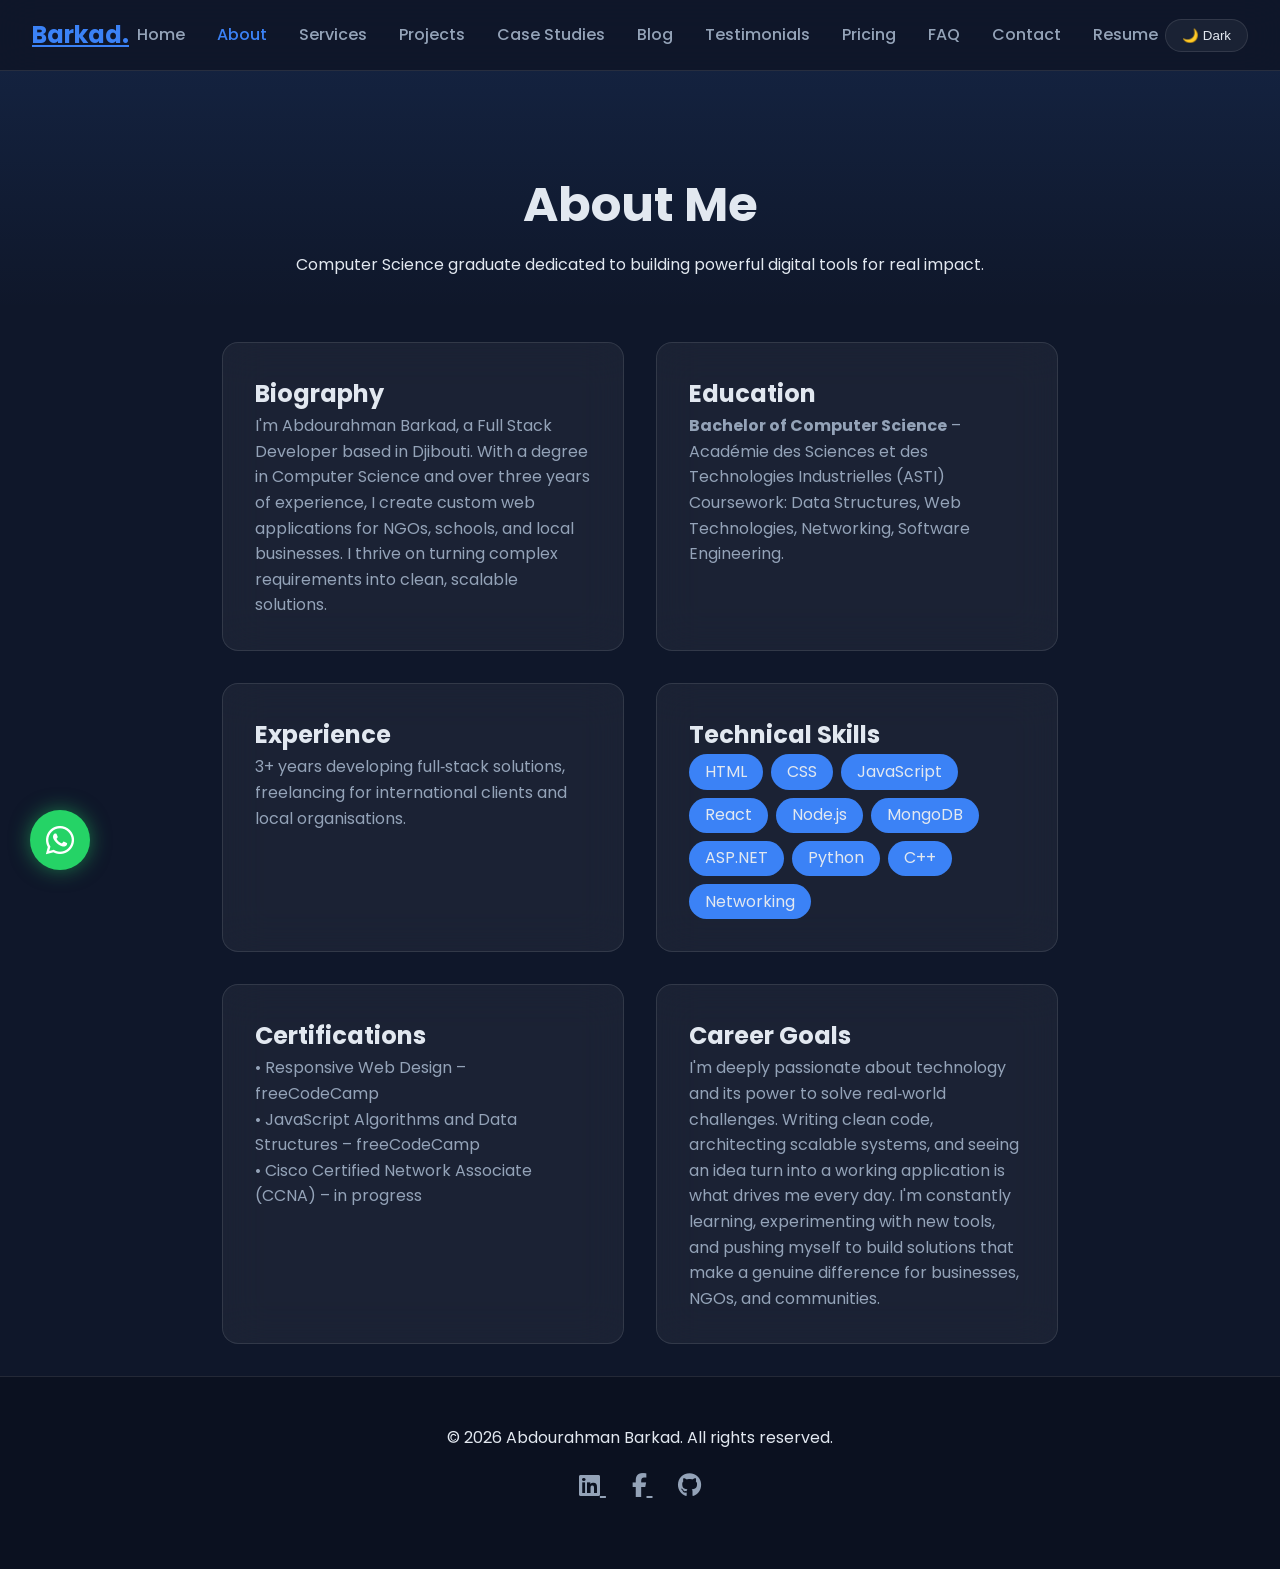
==== about.html @ e15097c5 "Initial commit – portfolio website" ====
<!DOCTYPE html>
<html lang="en">
<head>
  <meta charset="UTF-8">
  <meta name="viewport" content="width=device-width, initial-scale=1.0">
  <link rel="canonical" href="https://yourdomain.com/about.html">

  <meta name="description" content="Learn about Abdourahman Barkad – Full Stack Developer in Djibouti. Skills, education, experience, and career goals.">
  <meta name="keywords" content="about, full stack developer, Djibouti, computer science, skills, certifications">
  <meta name="author" content="Abdourahman Barkad">

  <meta property="og:title" content="About – Abdourahman Barkad | Full Stack Developer">
  <meta property="og:description" content="Computer Science graduate with a passion for solving real‑world problems through code.">
  <meta property="og:image" content="https://yourdomain.com/images/profile/profile.png">
  <meta property="og:url" content="https://yourdomain.com/about.html">
  <meta property="og:type" content="website">

  <meta name="twitter:card" content="summary">
  <meta name="twitter:title" content="About – Abdourahman Barkad">
  <meta name="twitter:description" content="Learn about my journey, skills, and passion for building digital systems.">
  <meta name="twitter:image" content="https://yourdomain.com/images/profile/profile.png">

  <title>About Abdourahman Barkad | Full Stack Developer in Djibouti</title>

  <link rel="stylesheet" href="css/style.css">
  <link rel="stylesheet" href="css/animations.css">
  <link rel="stylesheet" href="css/responsive.css">
  <link rel="stylesheet" href="https://cdnjs.cloudflare.com/ajax/libs/font-awesome/6.4.0/css/all.min.css">
</head>
<body>
  <div id="loader"><div class="spinner"></div></div>

  <nav class="navbar" role="navigation" aria-label="Main navigation">
    <a href="index.html" class="logo">Barkad.</a>
    <ul class="nav-links">
      <li><a href="index.html">Home</a></li>
      <li><a href="about.html" class="active">About</a></li>
      <li><a href="services.html">Services</a></li>
      <li><a href="projects.html">Projects</a></li>
      <li><a href="case-studies.html">Case Studies</a></li>
      <li><a href="blog.html">Blog</a></li>
      <li><a href="testimonials.html">Testimonials</a></li>
      <li><a href="pricing.html">Pricing</a></li>
      <li><a href="faq.html">FAQ</a></li>
      <li><a href="contact.html">Contact</a></li>
      <li><a href="resume.html">Resume</a></li>
    </ul>
    <button id="dark-mode-toggle" aria-label="Toggle theme">🌙 Dark</button>
    <button class="menu-toggle" aria-label="Menu">☰</button>
  </nav>

  <main>
    <header class="page-header">
      <h1>About Me</h1>
      <p>Computer Science graduate dedicated to building powerful digital tools for real impact.</p>
    </header>

    <div class="card-grid" style="max-width: 900px; margin: auto;">
      <div class="card hidden">
        <h2>Biography</h2>
        <p>I'm Abdourahman Barkad, a Full Stack Developer based in Djibouti. With a degree in Computer Science and over three years of experience, I create custom web applications for NGOs, schools, and local businesses. I thrive on turning complex requirements into clean, scalable solutions.</p>
      </div>
      <div class="card hidden">
        <h2>Education</h2>
        <p><strong>Bachelor of Computer Science</strong> –  Académie des Sciences et des Technologies Industrielles (ASTI)</p>
        <p>Coursework: Data Structures, Web Technologies, Networking, Software Engineering.</p>
      </div>
      <div class="card hidden">
        <h2>Experience</h2>
        <p>3+ years developing full‑stack solutions, freelancing for international clients and local organisations.</p>
      </div>
      <div class="card hidden">
        <h2>Technical Skills</h2>
        <ul style="list-style: none; padding:0; display:flex; flex-wrap:wrap; gap:0.5rem;">
          <li style="background:var(--primary); padding:0.3rem 1rem; border-radius:20px;">HTML</li>
          <li style="background:var(--primary); padding:0.3rem 1rem; border-radius:20px;">CSS</li>
          <li style="background:var(--primary); padding:0.3rem 1rem; border-radius:20px;">JavaScript</li>
          <li style="background:var(--primary); padding:0.3rem 1rem; border-radius:20px;">React</li>
          <li style="background:var(--primary); padding:0.3rem 1rem; border-radius:20px;">Node.js</li>
          <li style="background:var(--primary); padding:0.3rem 1rem; border-radius:20px;">MongoDB</li>
          <li style="background:var(--primary); padding:0.3rem 1rem; border-radius:20px;">ASP.NET</li>
          <li style="background:var(--primary); padding:0.3rem 1rem; border-radius:20px;">Python</li>
          <li style="background:var(--primary); padding:0.3rem 1rem; border-radius:20px;">C++</li>
          <li style="background:var(--primary); padding:0.3rem 1rem; border-radius:20px;">Networking</li>
        </ul>
      </div>
      <div class="card hidden">
        <h2>Certifications</h2>
        <p>• Responsive Web Design – freeCodeCamp<br>
           • JavaScript Algorithms and Data Structures – freeCodeCamp<br>
           • Cisco Certified Network Associate (CCNA) – in progress</p>
      </div>
      <div class="card hidden">
        <h2>Career Goals</h2>
        <p>I'm deeply passionate about technology and its power to solve real‑world challenges. Writing clean code, architecting scalable systems, and seeing an idea turn into a working application is what drives me every day. I'm constantly learning, experimenting with new tools, and pushing myself to build solutions that make a genuine difference for businesses, NGOs, and communities.</p>
      </div>
    </div>
  </main>

  <footer class="footer" role="contentinfo">
    <p>© 2026 Abdourahman Barkad. All rights reserved.</p>
    <div class="social-icons">
  <a href="https://www.linkedin.com/in/abdourahman-barkad-8a4019405" target="_blank" rel="noopener" aria-label="LinkedIn">
    <i class="fab fa-linkedin"></i>
  </a>
  <a href="https://www.facebook.com/share/19FaSDGrxv/" target="_blank" rel="noopener" aria-label="Facebook">
    <i class="fab fa-facebook-f"></i>
  </a>
  <a href="https://github.com/abdourahmanbarkad686-dotcom" target="_blank" rel="noopener" aria-label="GitHub">
    <i class="fab fa-github"></i>
  </a>
</div>
  </footer>

  <a href="https://wa.me/25377057716" target="_blank" class="whatsapp-float" aria-label="WhatsApp"><i class="fab fa-whatsapp"></i></a>
  <button id="back-to-top" aria-label="Back to top">↑</button>

  <script src="js/main.js"></script>
</body>
</html>
---- css/style.css ----
/* ===== GOOGLE FONTS ===== */
@import url('https://fonts.googleapis.com/css2?family=Poppins:wght@300;400;500;600;700&display=swap');

:root {
  --primary: #3b82f6;
  --primary-light: #60a5fa;
  --bg-dark: #0f172a;
  --bg-card: rgba(255, 255, 255, 0.05);
  --glass-border: rgba(255, 255, 255, 0.1);
  --text-light: #e2e8f0;
  --text-muted: #94a3b8;
  --accent: #06b6d4;
  --danger: #ef4444;
  --success: #10b981;
  --shadow: 0 20px 40px rgba(0,0,0,0.4);
  --radius: 16px;
  --transition: 0.3s ease;
}

* {
  margin: 0;
  padding: 0;
  box-sizing: border-box;
}

html {
  scroll-behavior: smooth;
}

body {
  font-family: 'Poppins', sans-serif;
  background: var(--bg-dark);
  color: var(--text-light);
  line-height: 1.6;
  overflow-x: hidden;
}

/* ===== LOADING SCREEN ===== */
#loader {
  position: fixed;
  inset: 0;
  background: var(--bg-dark);
  z-index: 10000;
  display: flex;
  align-items: center;
  justify-content: center;
  transition: opacity 0.5s ease;
}
.spinner {
  width: 60px;
  height: 60px;
  border: 4px solid var(--glass-border);
  border-top-color: var(--primary);
  border-radius: 50%;
  animation: spin 1s linear infinite;
}
@keyframes spin {
  to { transform: rotate(360deg); }
}

/* ===== NAVBAR ===== */
.navbar {
  position: sticky;
  top: 0;
  z-index: 1000;
  background: rgba(15, 23, 42, 0.8);
  backdrop-filter: blur(20px);
  border-bottom: 1px solid var(--glass-border);
  padding: 1rem 2rem;
  display: flex;
  align-items: center;
  justify-content: space-between;
}
.navbar .logo {
  font-size: 1.5rem;
  font-weight: 700;
  color: var(--primary);
}
.nav-links {
  display: flex;
  list-style: none;
  gap: 2rem;
}
.nav-links a {
  color: var(--text-muted);
  text-decoration: none;
  font-weight: 500;
  transition: color var(--transition);
}
.nav-links a:hover,
.nav-links a.active {
  color: var(--primary);
}
#dark-mode-toggle {
  background: var(--bg-card);
  border: 1px solid var(--glass-border);
  color: var(--text-light);
  padding: 0.5rem 1rem;
  border-radius: 50px;
  cursor: pointer;
  transition: var(--transition);
}
.menu-toggle {
  display: none;
  background: none;
  border: none;
  color: var(--text-light);
  font-size: 2rem;
  cursor: pointer;
}

/* ===== HERO ===== */
.hero {
  min-height: 100vh;
  display: flex;
  align-items: center;
  justify-content: center;
  padding: 2rem;
  background: radial-gradient(circle at 20% 50%, rgba(59,130,246,0.15), transparent 70%);
  text-align: center;
}
.hero-content {
  max-width: 800px;
  animation: fadeInUp 1s ease;
}
.hero img {
  width: 180px;
  height: 180px;
  border-radius: 50%;
  object-fit: cover;
  border: 4px solid var(--primary);
  box-shadow: 0 0 30px var(--primary);
  margin-bottom: 1.5rem;
}
.hero h1 {
  font-size: 3.5rem;
  font-weight: 700;
  margin-bottom: 0.5rem;
}
.hero h1 span {
  color: var(--primary);
}
.hero .typing {
  font-size: 1.8rem;
  color: var(--accent);
  min-height: 2.5rem;
}
.hero p {
  font-size: 1.2rem;
  color: var(--text-muted);
  margin: 1.5rem 0;
}
.btn {
  display: inline-block;
  padding: 0.8rem 2rem;
  border-radius: 50px;
  font-weight: 600;
  text-decoration: none;
  transition: var(--transition);
  margin: 0.5rem;
}
.btn-primary {
  background: var(--primary);
  color: #fff;
  border: none;
}
.btn-primary:hover {
  background: var(--primary-light);
  transform: translateY(-3px);
  box-shadow: 0 10px 20px rgba(59,130,246,0.3);
}
.btn-outline {
  border: 2px solid var(--primary);
  color: var(--primary);
  background: transparent;
}
.btn-outline:hover {
  background: var(--primary);
  color: #fff;
  transform: translateY(-3px);
}

/* ===== STATS ===== */
.stats {
  display: flex;
  justify-content: center;
  gap: 4rem;
  padding: 4rem 2rem;
  flex-wrap: wrap;
}
.stat-item {
  text-align: center;
}
.stat-number {
  font-size: 3rem;
  font-weight: 700;
  color: var(--primary);
}
.stat-label {
  color: var(--text-muted);
}

/* ===== SECTION TITLES ===== */
.section-title {
  text-align: center;
  margin-bottom: 3rem;
}
.section-title h2 {
  font-size: 2.5rem;
  margin-bottom: 0.5rem;
}
.section-title p {
  color: var(--text-muted);
}

/* ===== TECHNOLOGY SLIDER ===== */
.tech-slider {
  overflow: hidden;
  padding: 2rem 0;
}
.tech-track {
  display: flex;
  gap: 4rem;
  animation: scrollTech 25s linear infinite;
  white-space: nowrap;
}
.tech-track span {
  font-size: 2rem;
  font-weight: 600;
  color: var(--text-muted);
  transition: var(--transition);
}
.tech-track span:hover {
  color: var(--primary);
}
@keyframes scrollTech {
  0% { transform: translateX(0); }
  100% { transform: translateX(-50%); }
}

/* ===== CARDS ===== */
.card-grid {
  display: grid;
  grid-template-columns: repeat(auto-fit, minmax(300px, 1fr));
  gap: 2rem;
  padding: 2rem;
}
.card {
  background: var(--bg-card);
  backdrop-filter: blur(20px);
  border: 1px solid var(--glass-border);
  border-radius: var(--radius);
  padding: 2rem;
  transition: transform 0.3s, box-shadow 0.3s;
}
.card:hover {
  transform: translateY(-10px);
  box-shadow: 0 20px 30px rgba(0,0,0,0.4);
}
.card img {
  width: 100%;
  height: 200px;
  object-fit: cover;
  border-radius: var(--radius);
  margin-bottom: 1rem;
}
.card h3 {
  font-size: 1.5rem;
  margin-bottom: 0.5rem;
}
.card .meta {
  color: var(--text-muted);
  font-size: 0.9rem;
  margin-bottom: 1rem;
}
.card p {
  color: var(--text-muted);
}

/* ===== CTA SECTION ===== */
.cta-section {
  background: linear-gradient(135deg, var(--primary), var(--accent));
  padding: 4rem 2rem;
  text-align: center;
  margin: 4rem 0;
  border-radius: var(--radius);
  color: #fff;
}
.cta-section h2 {
  font-size: 2.5rem;
  margin-bottom: 1rem;
}

/* ===== FOOTER ===== */
.footer {
  background: #0b1120;
  padding: 3rem 2rem;
  text-align: center;
  border-top: 1px solid var(--glass-border);
}
.footer .social-icons {
  margin: 1rem 0;
}
.footer .social-icons a {
  color: var(--text-muted);
  margin: 0 0.8rem;
  font-size: 1.5rem;
  transition: color var(--transition);
}
.footer .social-icons a:hover {
  color: var(--primary);
}

/* ===== BACK TO TOP ===== */
#back-to-top {
  position: fixed;
  bottom: 30px;
  right: 30px;
  background: var(--primary);
  color: #fff;
  width: 50px;
  height: 50px;
  border-radius: 50%;
  border: none;
  font-size: 1.5rem;
  cursor: pointer;
  display: none;
  z-index: 999;
  box-shadow: 0 10px 20px rgba(0,0,0,0.3);
}

/* ===== WHATSAPP BUTTON ===== */
.whatsapp-float {
  position: fixed;
  bottom: 30px;
  left: 30px;
  z-index: 1000;
  background: #25D366;
  color: #fff;
  width: 60px;
  height: 60px;
  border-radius: 50%;
  display: flex;
  align-items: center;
  justify-content: center;
  font-size: 2rem;
  box-shadow: 0 0 20px rgba(37, 211, 102, 0.5);
  animation: pulse 2s infinite;
  text-decoration: none;
}
.whatsapp-float::after {
  content: "Chat with me!";
  position: absolute;
  left: 70px;
  background: #fff;
  color: #000;
  padding: 0.5rem 1rem;
  border-radius: 20px;
  white-space: nowrap;
  opacity: 0;
  transition: opacity 0.3s;
  pointer-events: none;
}
.whatsapp-float:hover::after {
  opacity: 1;
}

/* ===== FORM STYLES ===== */
.form-group {
  margin-bottom: 1.5rem;
}
.form-group label {
  display: block;
  margin-bottom: 0.5rem;
  font-weight: 500;
}
.form-group input,
.form-group textarea {
  width: 100%;
  padding: 1rem;
  background: var(--bg-card);
  border: 1px solid var(--glass-border);
  border-radius: 10px;
  color: #fff;
  transition: border var(--transition);
}
.form-group input:focus,
.form-group textarea:focus {
  outline: none;
  border-color: var(--primary);
}
.form-message {
  margin-top: 1rem;
  display: none;
}

/* ===== PAGE HEADER ===== */
.page-header {
  padding: 6rem 2rem 2rem;
  text-align: center;
  background: linear-gradient(180deg, rgba(59,130,246,0.1), transparent);
}
.page-header h1 {
  font-size: 3rem;
  margin-bottom: 0.5rem;
}

/* ===== SCROLL REVEAL CLASSES ===== */
.hidden {
  opacity: 0;
  filter: blur(5px);
  transform: translateY(30px);
  transition: all 0.6s ease;
}
.show {
  opacity: 1;
  filter: blur(0);
  transform: translateY(0);
}

/* ===== BLOG DETAILS (Read More expand) ===== */
.blog-details {
  margin-top: 1rem;
}
.blog-details summary.btn-outline {
  display: inline-block;
  cursor: pointer;
  list-style: none;  /* hide default triangle */
}
.blog-details summary.btn-outline::-webkit-details-marker {
  display: none;
}
.blog-details summary.btn-outline:hover {
  background: var(--primary);
  color: #fff;
  transform: translateY(-3px);
}
.blog-full-content {
  margin-top: 1.5rem;
  text-align: left;
  color: var(--text-muted);
  line-height: 1.7;
  border-top: 1px solid var(--glass-border);
  padding-top: 1.5rem;
}
.blog-full-content h3 {
  color: var(--text-light);
  margin: 1rem 0 0.5rem;
}
.blog-full-content p {
  margin-bottom: 1rem;
}
---- css/animations.css ----
@keyframes pulse {
  0% { transform: scale(1); }
  50% { transform: scale(1.1); }
  100% { transform: scale(1); }
}

@keyframes fadeInUp {
  from { opacity: 0; transform: translateY(40px); }
  to { opacity: 1; transform: translateY(0); }
}

@keyframes float {
  0%, 100% { transform: translateY(0); }
  50% { transform: translateY(-8px); }
}

.typing::after {
  content: "|";
  animation: blink 0.7s infinite;
}
@keyframes blink {
  0%, 100% { opacity: 1; }
  50% { opacity: 0; }
}

.btn-primary:hover {
  box-shadow: 0 0 20px var(--primary);
}
---- css/responsive.css ----
@media (max-width: 768px) {
  .nav-links {
    position: fixed;
    top: 0;
    left: 0;
    height: 100vh;
    width: 70%;
    background: rgba(15, 23, 42, 0.95);
    flex-direction: column;
    padding: 4rem 2rem;
    transform: translateX(-100%);
    transition: transform 0.3s ease;
  }
  .nav-links.active {
    transform: translateX(0);
  }
  .menu-toggle {
    display: block;
  }
  .hero h1 {
    font-size: 2.5rem;
  }
  .hero .typing {
    font-size: 1.5rem;
  }
  .stats {
    gap: 2rem;
  }
  .card-grid {
    grid-template-columns: 1fr;
    padding: 1rem;
  }
  .whatsapp-float {
    bottom: 20px;
    left: 20px;
    width: 55px;
    height: 55px;
  }
  .whatsapp-float::after {
    left: 60px;
    font-size: 0.8rem;
  }
}
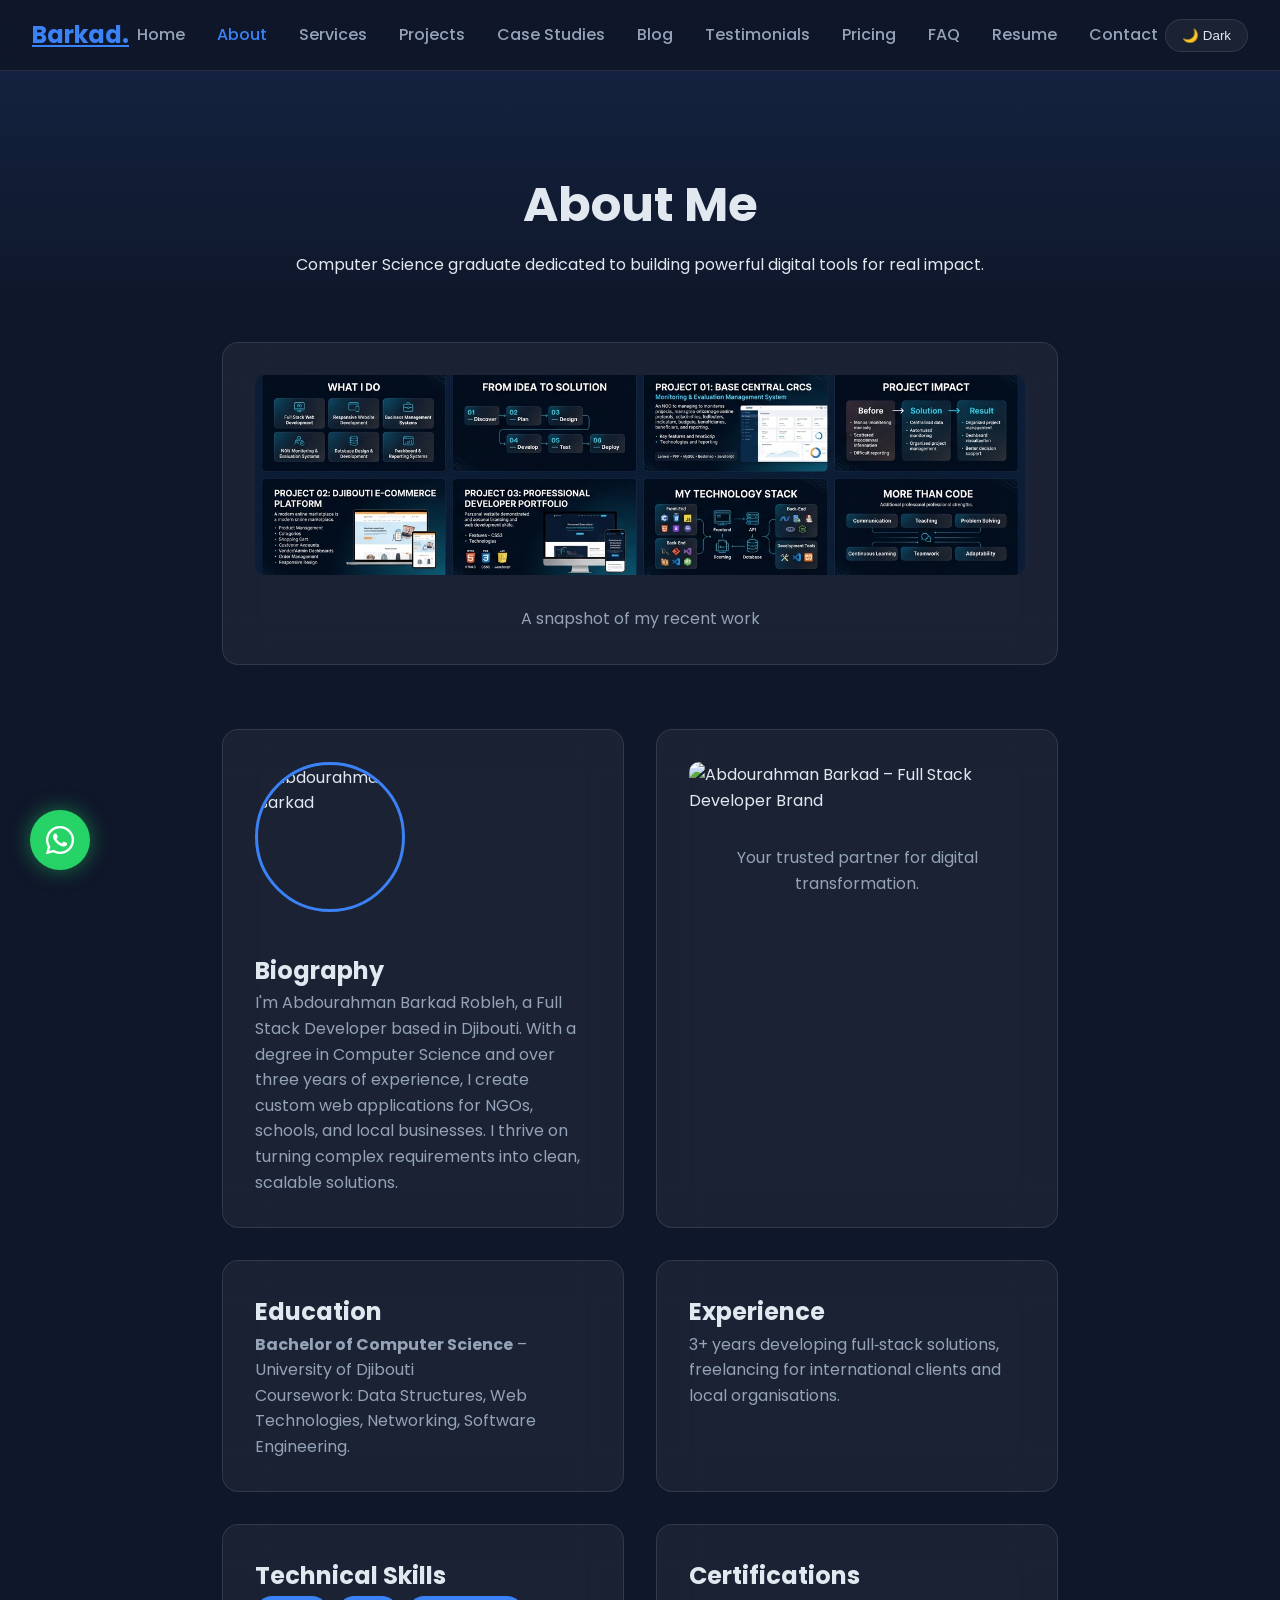
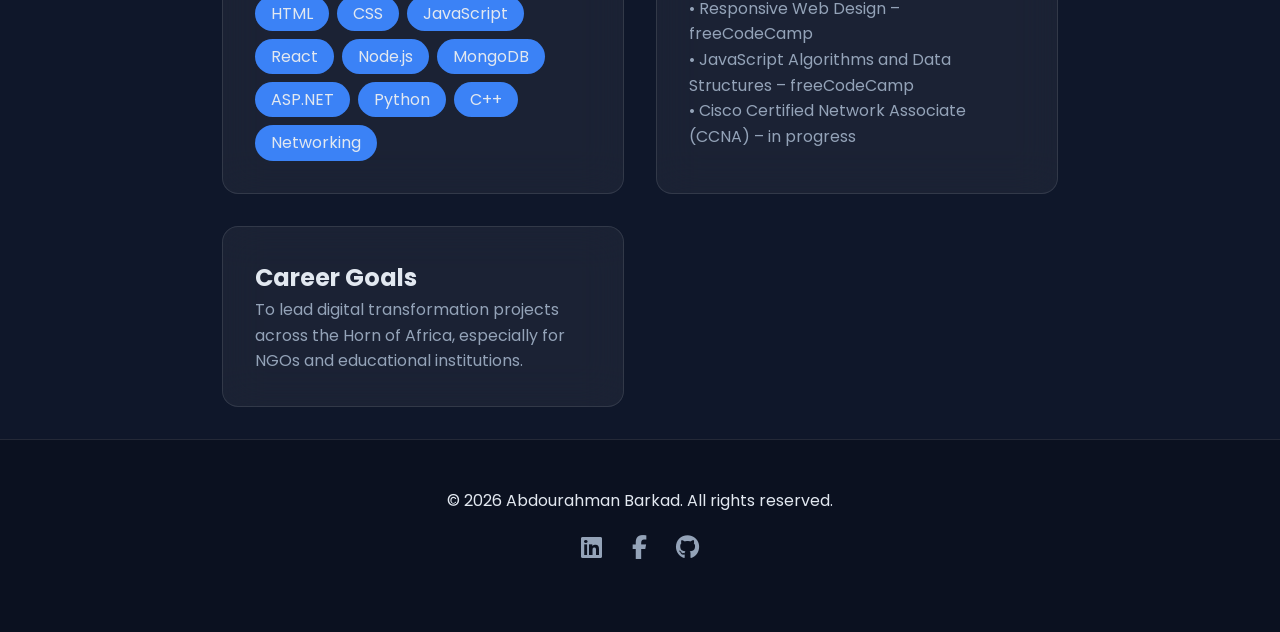
==== commit 7c6bdf67: "Add new personal images, collage, and update about/profile pages" ====
--- a/about.html
+++ b/about.html
@@ -3,7 +3,7 @@
 <head>
   <meta charset="UTF-8">
   <meta name="viewport" content="width=device-width, initial-scale=1.0">
-  <link rel="canonical" href="https://yourdomain.com/about.html">
+  <link rel="canonical" href="https://abdourahmanbarkad686-dotcom.github.io/portfolio/about.html">
 
   <meta name="description" content="Learn about Abdourahman Barkad – Full Stack Developer in Djibouti. Skills, education, experience, and career goals.">
   <meta name="keywords" content="about, full stack developer, Djibouti, computer science, skills, certifications">
@@ -11,14 +11,13 @@
 
   <meta property="og:title" content="About – Abdourahman Barkad | Full Stack Developer">
   <meta property="og:description" content="Computer Science graduate with a passion for solving real‑world problems through code.">
-  <meta property="og:image" content="https://yourdomain.com/images/profile/profile.png">
-  <meta property="og:url" content="https://yourdomain.com/about.html">
-  <meta property="og:type" content="website">
+  <meta property="og:image" content="https://abdourahmanbarkad686-dotcom.github.io/portfolio/images/hero-profile.png">
+  <meta property="og:url" content="https://abdourahmanbarkad686-dotcom.github.io/portfolio/about.html">
 
   <meta name="twitter:card" content="summary">
   <meta name="twitter:title" content="About – Abdourahman Barkad">
   <meta name="twitter:description" content="Learn about my journey, skills, and passion for building digital systems.">
-  <meta name="twitter:image" content="https://yourdomain.com/images/profile/profile.png">
+  <meta name="twitter:image" content="https://abdourahmanbarkad686-dotcom.github.io/portfolio/images/hero-profile.png">
 
   <title>About Abdourahman Barkad | Full Stack Developer in Djibouti</title>
 
@@ -42,8 +41,8 @@
       <li><a href="testimonials.html">Testimonials</a></li>
       <li><a href="pricing.html">Pricing</a></li>
       <li><a href="faq.html">FAQ</a></li>
+      <li><a href="resume.html">Resume</a></li>
       <li><a href="contact.html">Contact</a></li>
-      <li><a href="resume.html">Resume</a></li>
     </ul>
     <button id="dark-mode-toggle" aria-label="Toggle theme">🌙 Dark</button>
     <button class="menu-toggle" aria-label="Menu">☰</button>
@@ -55,14 +54,33 @@
       <p>Computer Science graduate dedicated to building powerful digital tools for real impact.</p>
     </header>
 
+    <!-- Portfolio collage image (full-width) -->
+    <div style="max-width:900px; margin:2rem auto; padding:0 2rem;">
+      <div class="card hidden">
+        <img src="images/portfolio-collage.png" alt="Portfolio collage of projects" style="width:100%; border-radius:10px;">
+        <p style="text-align:center; margin-top:0.5rem;">A snapshot of my recent work</p>
+      </div>
+    </div>
+
     <div class="card-grid" style="max-width: 900px; margin: auto;">
+      <!-- Biography card with personal photo -->
+      <div class="card hidden" style="display:flex; flex-wrap:wrap; align-items:center; gap:1.5rem;">
+        <img src="images/about-photo.png" alt="Abdourahman Barkad" style="width:150px; height:150px; object-fit:cover; border-radius:50%; border:3px solid var(--primary);">
+        <div style="flex:1; min-width:200px;">
+          <h2>Biography</h2>
+          <p>I'm Abdourahman Barkad Robleh, a Full Stack Developer based in Djibouti. With a degree in Computer Science and over three years of experience, I create custom web applications for NGOs, schools, and local businesses. I thrive on turning complex requirements into clean, scalable solutions.</p>
+        </div>
+      </div>
+
+      <!-- Brand image card (already present) -->
       <div class="card hidden">
-        <h2>Biography</h2>
-        <p>I'm Abdourahman Barkad, a Full Stack Developer based in Djibouti. With a degree in Computer Science and over three years of experience, I create custom web applications for NGOs, schools, and local businesses. I thrive on turning complex requirements into clean, scalable solutions.</p>
+        <img src="images/my-brand.jpg" alt="Abdourahman Barkad – Full Stack Developer Brand" style="width:100%; border-radius:10px;">
+        <p style="margin-top:1rem; text-align:center;">Your trusted partner for digital transformation.</p>
       </div>
+
       <div class="card hidden">
         <h2>Education</h2>
-        <p><strong>Bachelor of Computer Science</strong> –  Académie des Sciences et des Technologies Industrielles (ASTI)</p>
+        <p><strong>Bachelor of Computer Science</strong> – University of Djibouti</p>
         <p>Coursework: Data Structures, Web Technologies, Networking, Software Engineering.</p>
       </div>
       <div class="card hidden">
@@ -92,7 +110,7 @@
       </div>
       <div class="card hidden">
         <h2>Career Goals</h2>
-        <p>I'm deeply passionate about technology and its power to solve real‑world challenges. Writing clean code, architecting scalable systems, and seeing an idea turn into a working application is what drives me every day. I'm constantly learning, experimenting with new tools, and pushing myself to build solutions that make a genuine difference for businesses, NGOs, and communities.</p>
+        <p>To lead digital transformation projects across the Horn of Africa, especially for NGOs and educational institutions.</p>
       </div>
     </div>
   </main>
@@ -100,16 +118,10 @@
   <footer class="footer" role="contentinfo">
     <p>© 2026 Abdourahman Barkad. All rights reserved.</p>
     <div class="social-icons">
-  <a href="https://www.linkedin.com/in/abdourahman-barkad-8a4019405" target="_blank" rel="noopener" aria-label="LinkedIn">
-    <i class="fab fa-linkedin"></i>
-  </a>
-  <a href="https://www.facebook.com/share/19FaSDGrxv/" target="_blank" rel="noopener" aria-label="Facebook">
-    <i class="fab fa-facebook-f"></i>
-  </a>
-  <a href="https://github.com/abdourahmanbarkad686-dotcom" target="_blank" rel="noopener" aria-label="GitHub">
-    <i class="fab fa-github"></i>
-  </a>
-</div>
+      <a href="https://www.linkedin.com/in/your-profile" target="_blank" rel="noopener" aria-label="LinkedIn"><i class="fab fa-linkedin"></i></a>
+      <a href="https://www.facebook.com/your-profile" target="_blank" rel="noopener" aria-label="Facebook"><i class="fab fa-facebook-f"></i></a>
+      <a href="https://github.com/your-username" target="_blank" rel="noopener" aria-label="GitHub"><i class="fab fa-github"></i></a>
+    </div>
   </footer>
 
   <a href="https://wa.me/25377057716" target="_blank" class="whatsapp-float" aria-label="WhatsApp"><i class="fab fa-whatsapp"></i></a>
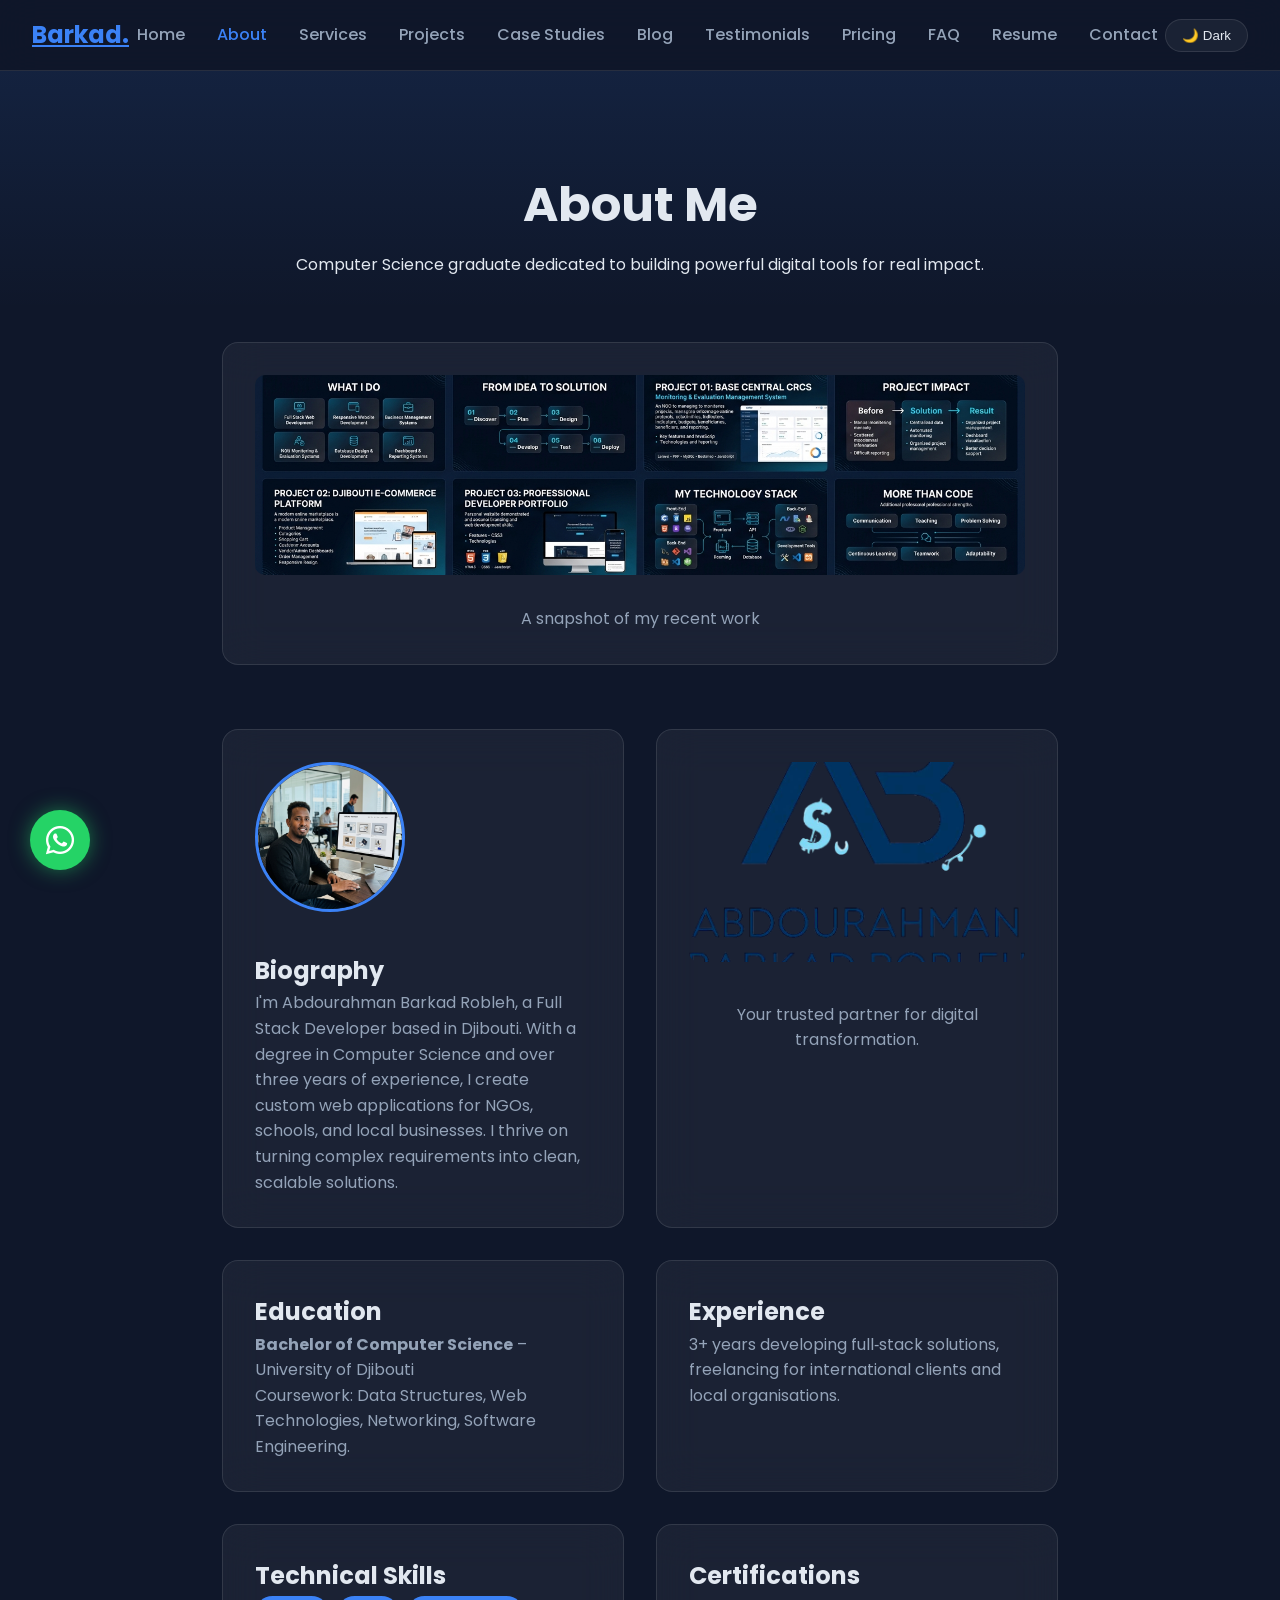
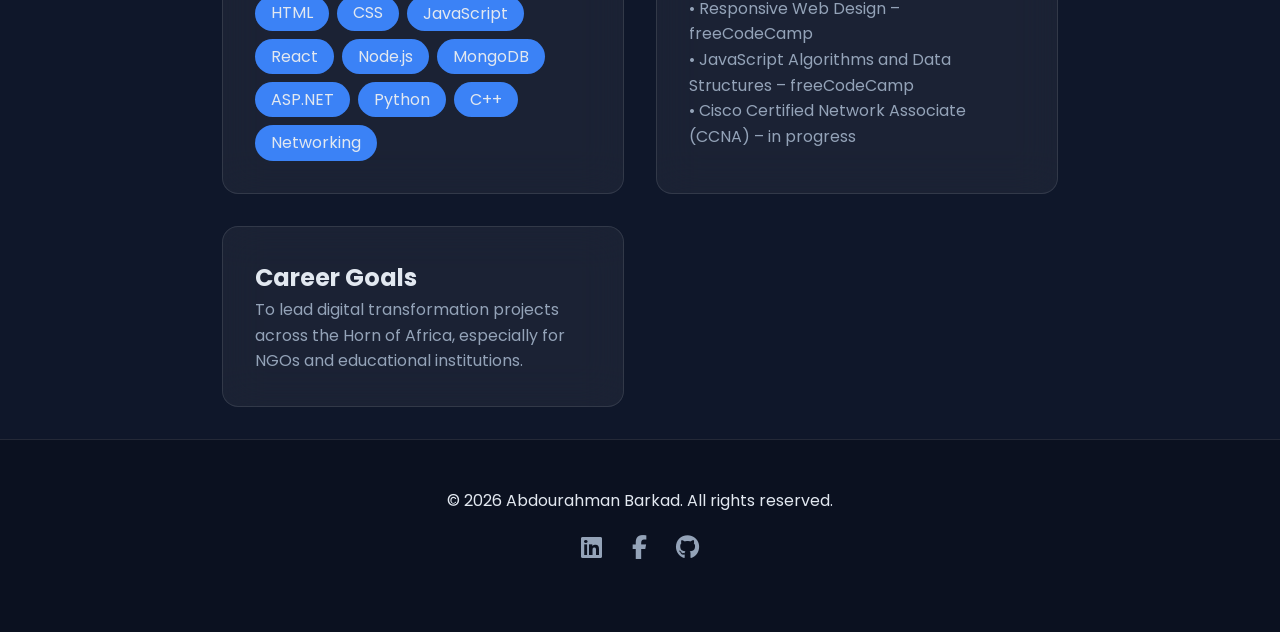
==== commit 651d5b5c: "Update social media links to real profiles" ====
--- a/about.html
+++ b/about.html
@@ -118,9 +118,9 @@
   <footer class="footer" role="contentinfo">
     <p>© 2026 Abdourahman Barkad. All rights reserved.</p>
     <div class="social-icons">
-      <a href="https://www.linkedin.com/in/your-profile" target="_blank" rel="noopener" aria-label="LinkedIn"><i class="fab fa-linkedin"></i></a>
-      <a href="https://www.facebook.com/your-profile" target="_blank" rel="noopener" aria-label="Facebook"><i class="fab fa-facebook-f"></i></a>
-      <a href="https://github.com/your-username" target="_blank" rel="noopener" aria-label="GitHub"><i class="fab fa-github"></i></a>
+      <a href="https://www.linkedin.com/in/abdourahman-barkad-8a4019405" target="_blank" rel="noopener" aria-label="LinkedIn"><i class="fab fa-linkedin"></i></a>
+      <a href="https://www.facebook.com/share/19FaSDGrxv/" target="_blank" rel="noopener" aria-label="Facebook"><i class="fab fa-facebook-f"></i></a>
+      <a href="https://github.com/abdourahmanbarkad686-dotcom" target="_blank" rel="noopener" aria-label="GitHub"><i class="fab fa-github"></i></a>
     </div>
   </footer>
 
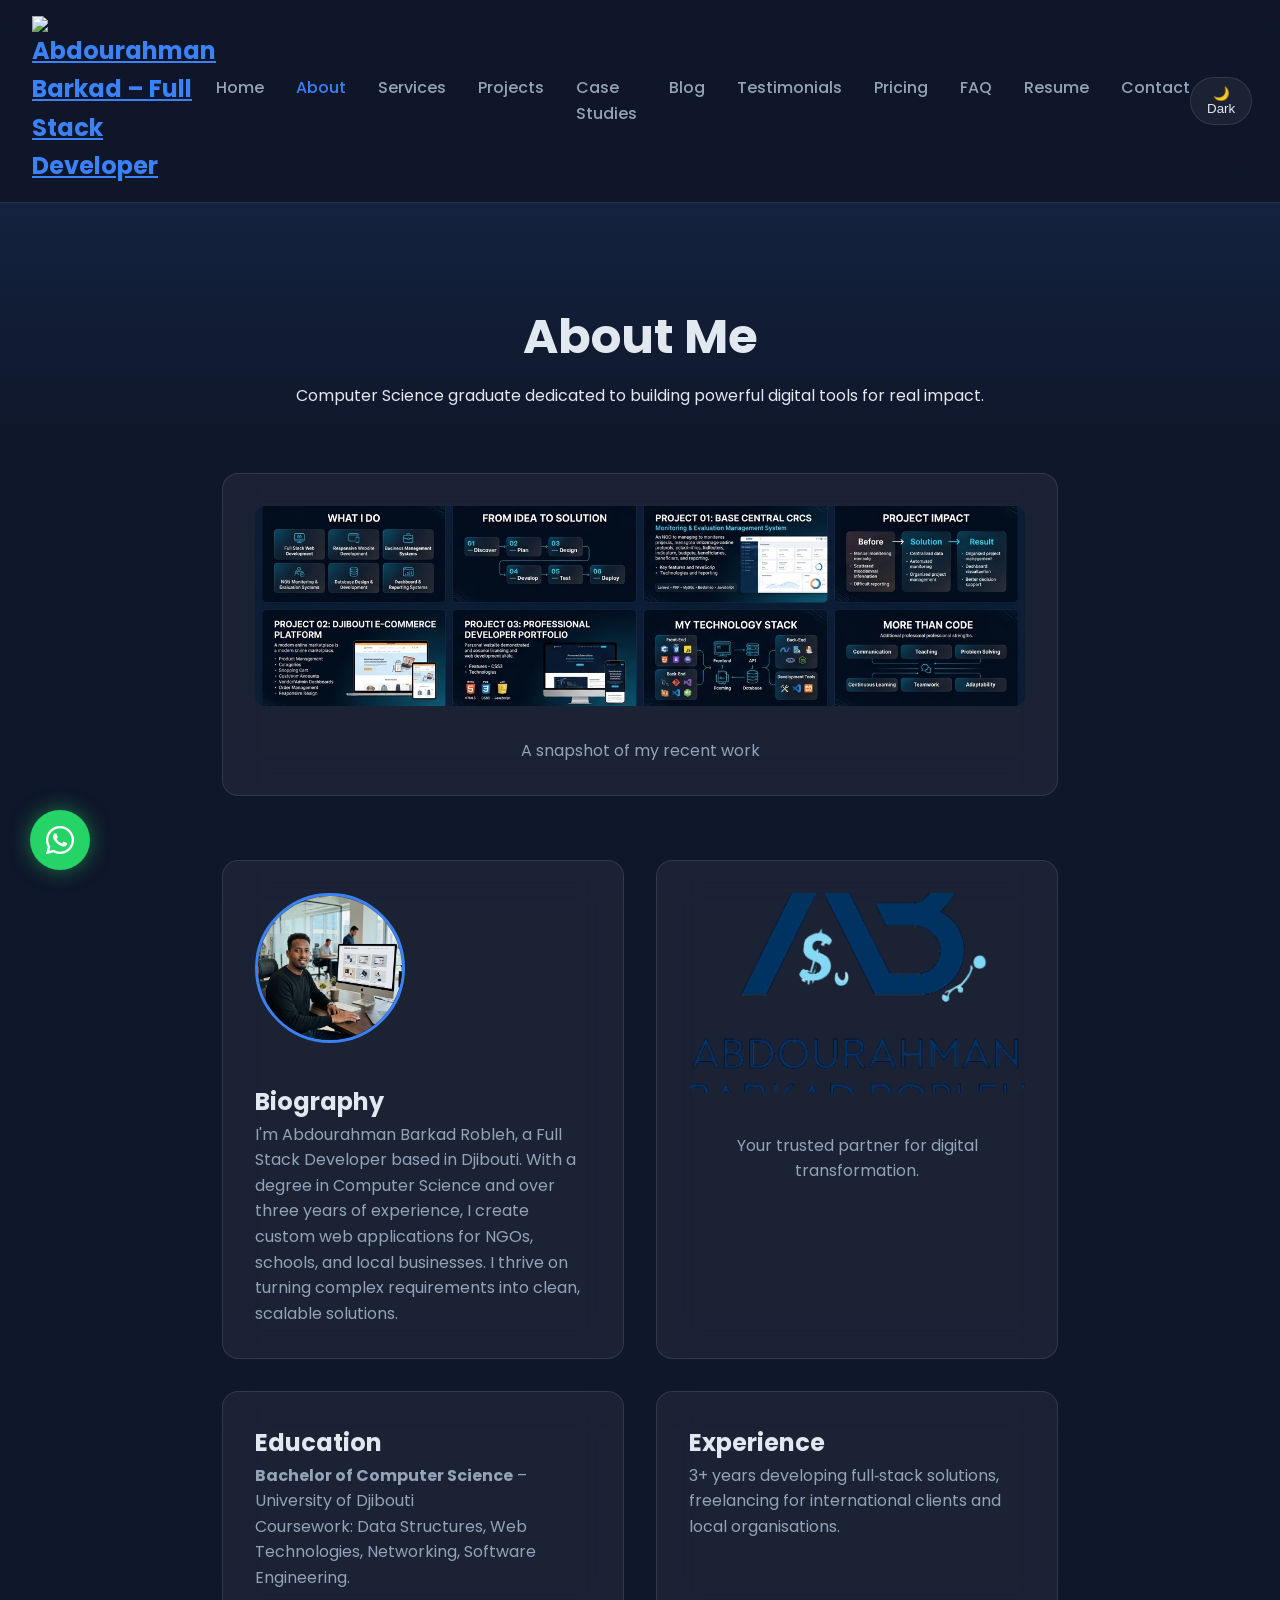
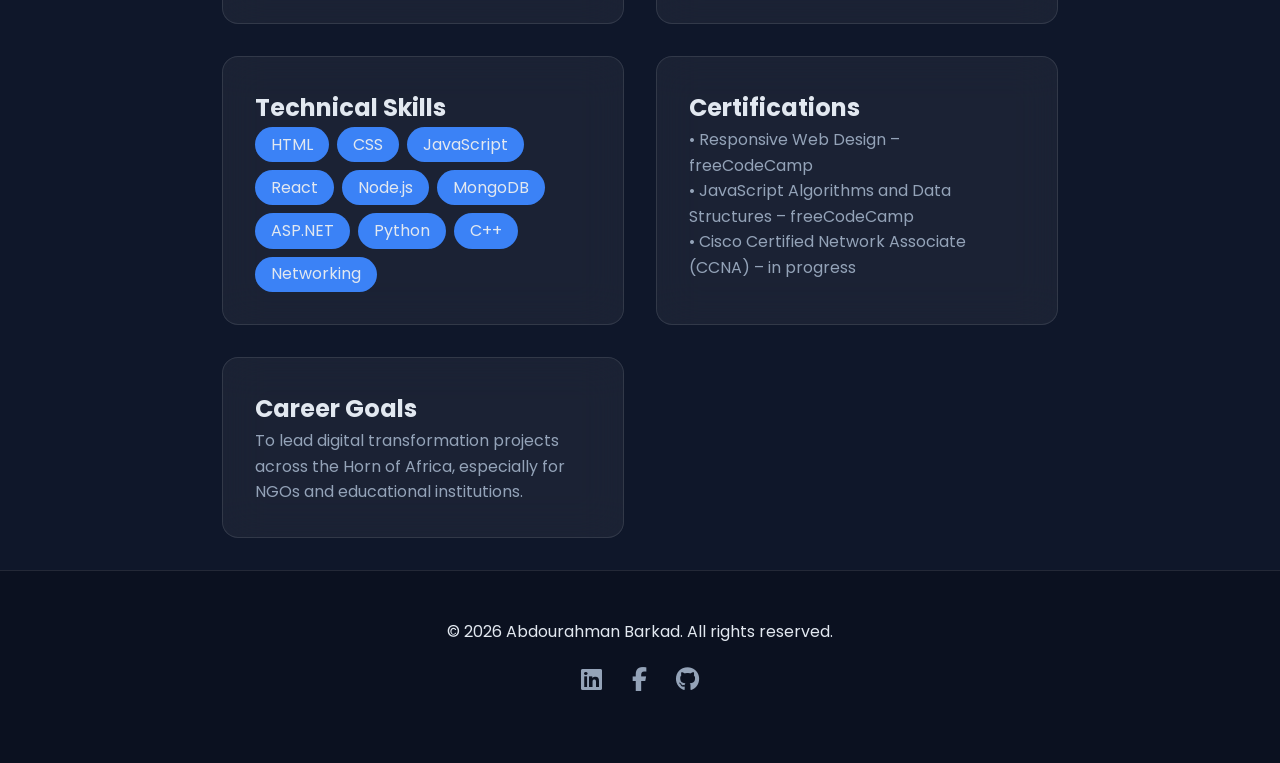
==== commit 18bf2a22: "Add Google Analytics, logo, improved SEO, and social links" ====
--- a/about.html
+++ b/about.html
@@ -21,6 +21,15 @@
 
   <title>About Abdourahman Barkad | Full Stack Developer in Djibouti</title>
 
+  <!-- Google Analytics -->
+  <script async src="https://www.googletagmanager.com/gtag/js?id=X4N9RPMSTS"></script>
+  <script>
+    window.dataLayer = window.dataLayer || [];
+    function gtag(){dataLayer.push(arguments);}
+    gtag('js', new Date());
+    gtag('config', 'G-X4N9RPMSTS');
+  </script>
+
   <link rel="stylesheet" href="css/style.css">
   <link rel="stylesheet" href="css/animations.css">
   <link rel="stylesheet" href="css/responsive.css">
@@ -30,7 +39,7 @@
   <div id="loader"><div class="spinner"></div></div>
 
   <nav class="navbar" role="navigation" aria-label="Main navigation">
-    <a href="index.html" class="logo">Barkad.</a>
+    <a href="index.html" class="logo"><img src="images/logo.png" alt="Abdourahman Barkad – Full Stack Developer" style="height:40px;"></a>
     <ul class="nav-links">
       <li><a href="index.html">Home</a></li>
       <li><a href="about.html" class="active">About</a></li>
@@ -54,27 +63,24 @@
       <p>Computer Science graduate dedicated to building powerful digital tools for real impact.</p>
     </header>
 
-    <!-- Portfolio collage image (full-width) -->
     <div style="max-width:900px; margin:2rem auto; padding:0 2rem;">
       <div class="card hidden">
-        <img src="images/portfolio-collage.png" alt="Portfolio collage of projects" style="width:100%; border-radius:10px;">
+        <img src="images/portfolio-collage.png" alt="Portfolio collage of projects" style="width:100%; border-radius:10px;" loading="lazy">
         <p style="text-align:center; margin-top:0.5rem;">A snapshot of my recent work</p>
       </div>
     </div>
 
     <div class="card-grid" style="max-width: 900px; margin: auto;">
-      <!-- Biography card with personal photo -->
       <div class="card hidden" style="display:flex; flex-wrap:wrap; align-items:center; gap:1.5rem;">
-        <img src="images/about-photo.png" alt="Abdourahman Barkad" style="width:150px; height:150px; object-fit:cover; border-radius:50%; border:3px solid var(--primary);">
+        <img src="images/about-photo.png" alt="Abdourahman Barkad" style="width:150px; height:150px; object-fit:cover; border-radius:50%; border:3px solid var(--primary);" loading="lazy">
         <div style="flex:1; min-width:200px;">
           <h2>Biography</h2>
           <p>I'm Abdourahman Barkad Robleh, a Full Stack Developer based in Djibouti. With a degree in Computer Science and over three years of experience, I create custom web applications for NGOs, schools, and local businesses. I thrive on turning complex requirements into clean, scalable solutions.</p>
         </div>
       </div>
 
-      <!-- Brand image card (already present) -->
       <div class="card hidden">
-        <img src="images/my-brand.jpg" alt="Abdourahman Barkad – Full Stack Developer Brand" style="width:100%; border-radius:10px;">
+        <img src="images/my-brand.jpg" alt="Abdourahman Barkad – Full Stack Developer Brand" style="width:100%; border-radius:10px;" loading="lazy">
         <p style="margin-top:1rem; text-align:center;">Your trusted partner for digital transformation.</p>
       </div>
 
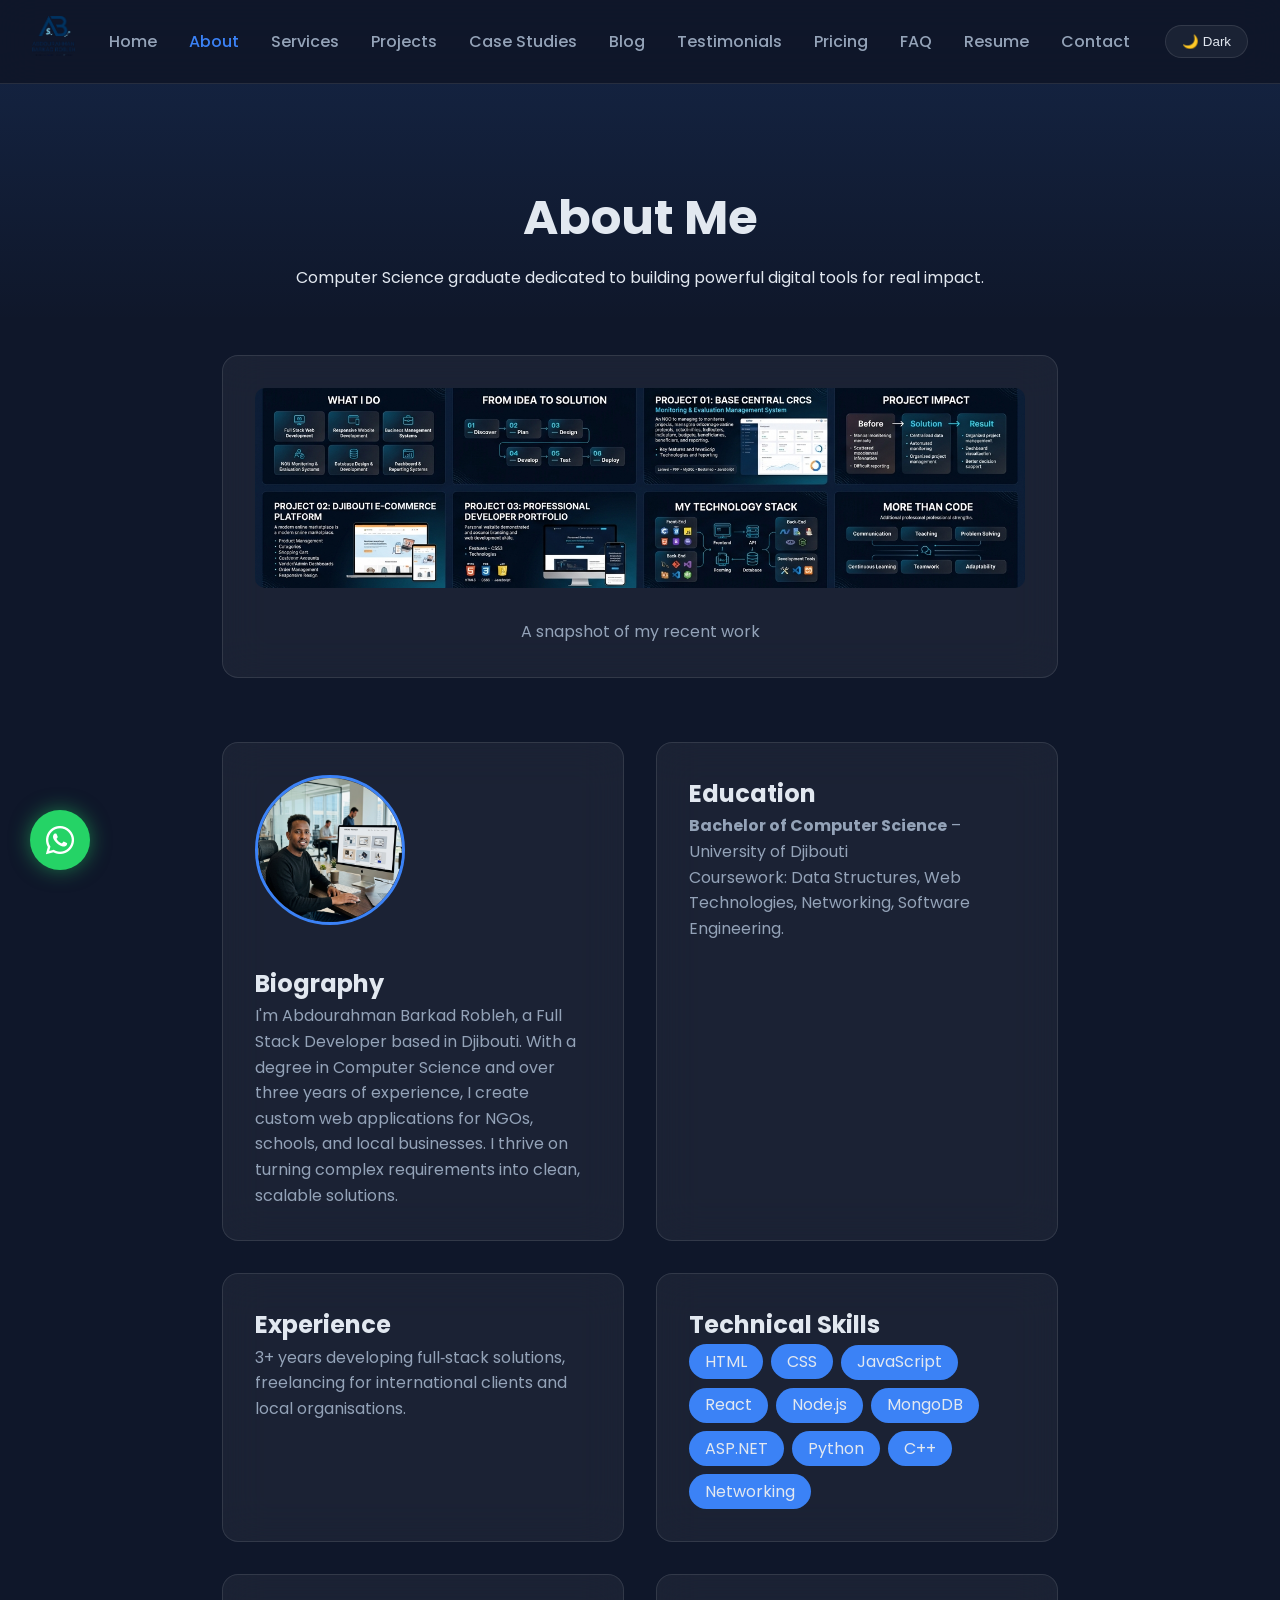
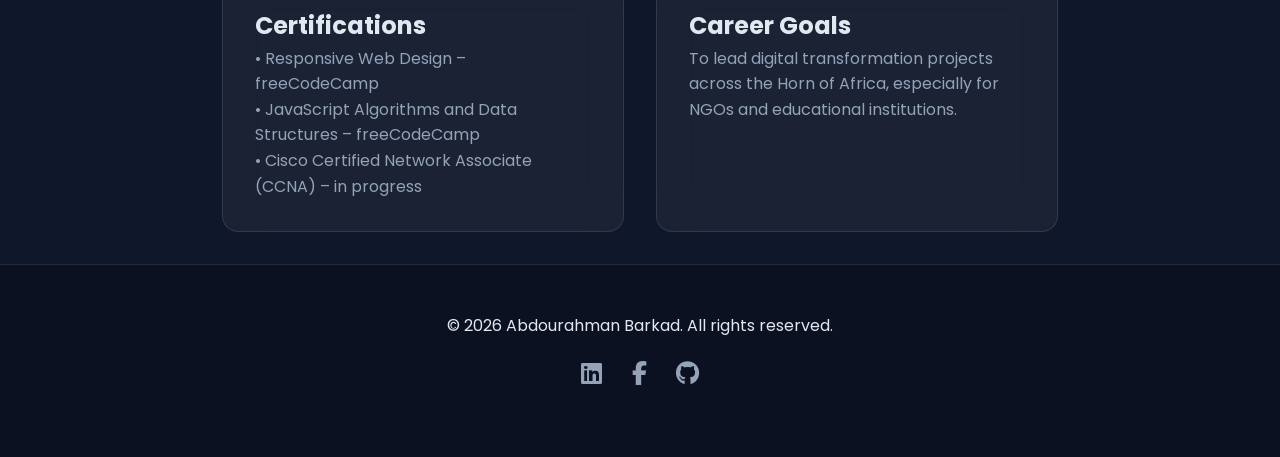
==== commit 13924aad: "Update logo references to logo.jpg" ====
--- a/about.html
+++ b/about.html
@@ -39,7 +39,7 @@
   <div id="loader"><div class="spinner"></div></div>
 
   <nav class="navbar" role="navigation" aria-label="Main navigation">
-    <a href="index.html" class="logo"><img src="images/logo.png" alt="Abdourahman Barkad – Full Stack Developer" style="height:40px;"></a>
+    <a href="index.html" class="logo"><img src="images/logo.jpg" alt="Abdourahman Barkad – Full Stack Developer" style="height:40px;"></a>
     <ul class="nav-links">
       <li><a href="index.html">Home</a></li>
       <li><a href="about.html" class="active">About</a></li>
@@ -79,10 +79,7 @@
         </div>
       </div>
 
-      <div class="card hidden">
-        <img src="images/my-brand.jpg" alt="Abdourahman Barkad – Full Stack Developer Brand" style="width:100%; border-radius:10px;" loading="lazy">
-        <p style="margin-top:1rem; text-align:center;">Your trusted partner for digital transformation.</p>
-      </div>
+      
 
       <div class="card hidden">
         <h2>Education</h2>
